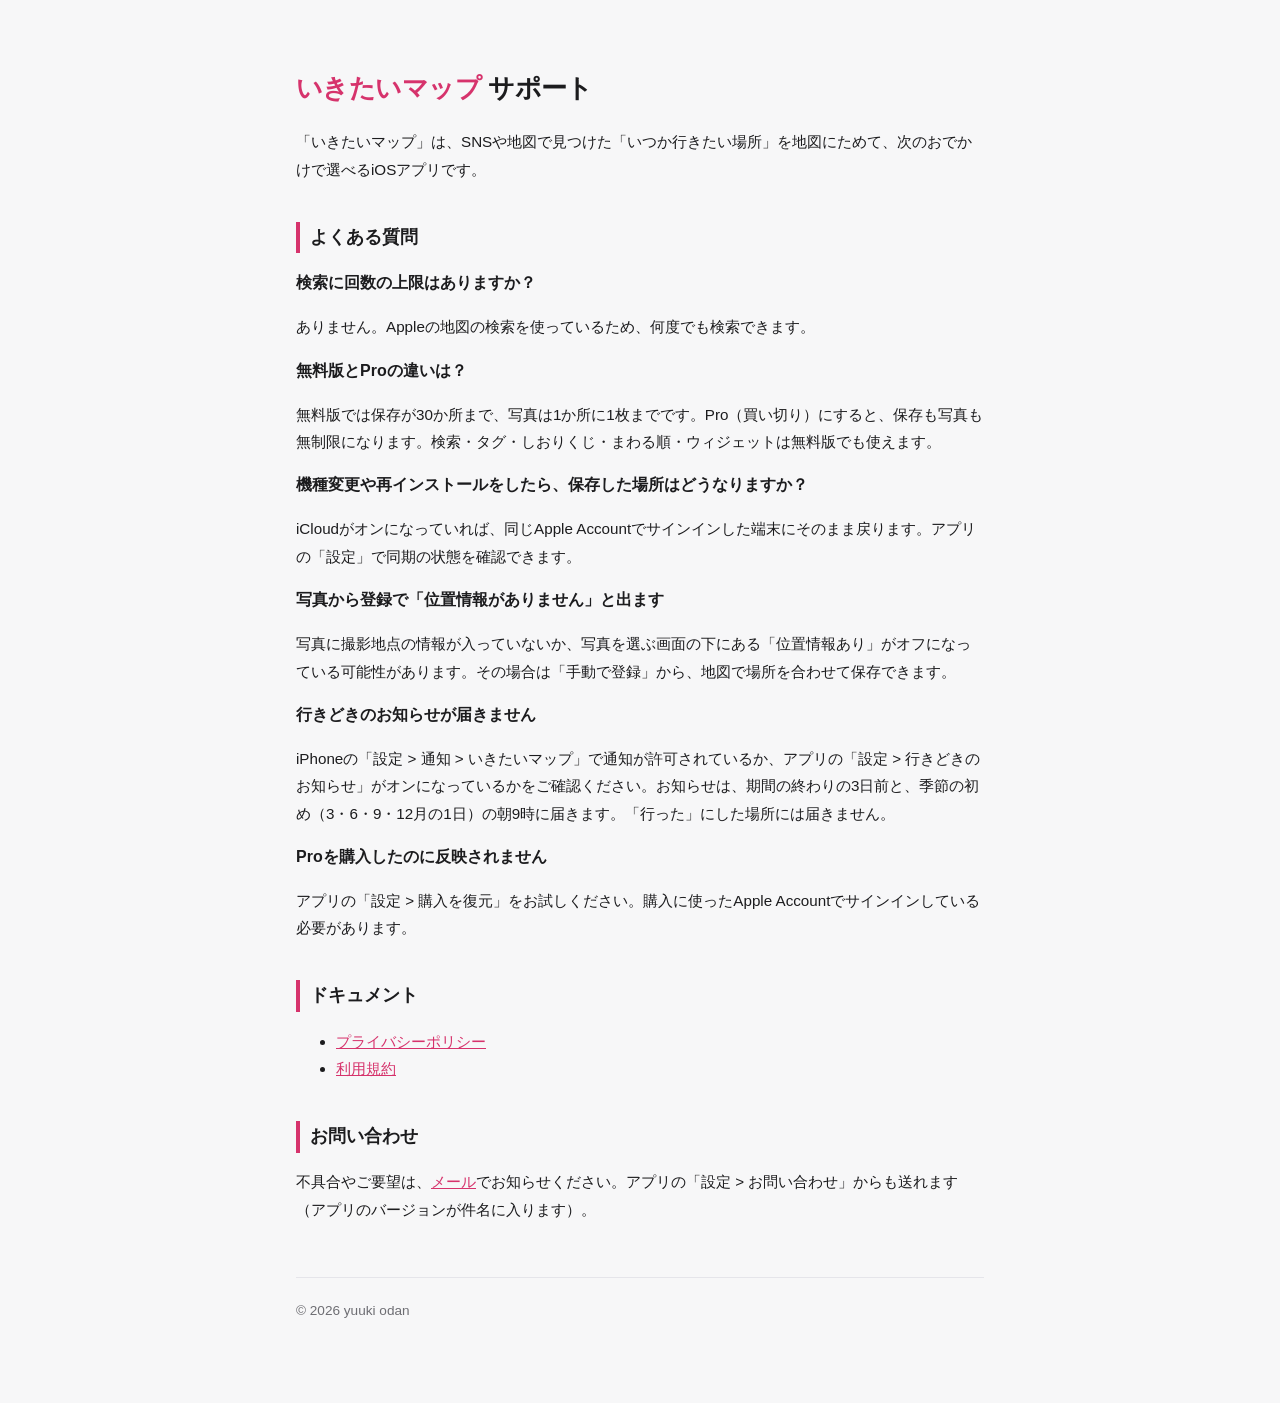
==== index.html @ c99c8024 "行きどきのお知らせ（プライバシーポリシーの通知の節・よくある質問）" ====
<!DOCTYPE html>
<html lang="ja">
<head>
<meta charset="UTF-8">
<meta name="viewport" content="width=device-width, initial-scale=1">
<title>いきたいマップ サポート</title>
<link rel="stylesheet" href="style.css">
</head>
<body>
<main>
<h1><span class="app">いきたいマップ</span> サポート</h1>
<p>「いきたいマップ」は、SNSや地図で見つけた「いつか行きたい場所」を地図にためて、次のおでかけで選べるiOSアプリです。</p>

<h2>よくある質問</h2>
<h3>検索に回数の上限はありますか？</h3>
<p>ありません。Appleの地図の検索を使っているため、何度でも検索できます。</p>
<h3>無料版とProの違いは？</h3>
<p>無料版では保存が30か所まで、写真は1か所に1枚までです。Pro（買い切り）にすると、保存も写真も無制限になります。検索・タグ・しおりくじ・まわる順・ウィジェットは無料版でも使えます。</p>
<h3>機種変更や再インストールをしたら、保存した場所はどうなりますか？</h3>
<p>iCloudがオンになっていれば、同じApple Accountでサインインした端末にそのまま戻ります。アプリの「設定」で同期の状態を確認できます。</p>
<h3>写真から登録で「位置情報がありません」と出ます</h3>
<p>写真に撮影地点の情報が入っていないか、写真を選ぶ画面の下にある「位置情報あり」がオフになっている可能性があります。その場合は「手動で登録」から、地図で場所を合わせて保存できます。</p>
<h3>行きどきのお知らせが届きません</h3>
<p>iPhoneの「設定 &gt; 通知 &gt; いきたいマップ」で通知が許可されているか、アプリの「設定 &gt; 行きどきのお知らせ」がオンになっているかをご確認ください。お知らせは、期間の終わりの3日前と、季節の初め（3・6・9・12月の1日）の朝9時に届きます。「行った」にした場所には届きません。</p>
<h3>Proを購入したのに反映されません</h3>
<p>アプリの「設定 &gt; 購入を復元」をお試しください。購入に使ったApple Accountでサインインしている必要があります。</p>

<h2>ドキュメント</h2>
<ul>
<li><a href="privacy.html">プライバシーポリシー</a></li>
<li><a href="terms.html">利用規約</a></li>
</ul>

<h2>お問い合わせ</h2>
<p>不具合やご要望は、<a href="mailto:web-studio@ymail.ne.jp?subject=%E3%81%84%E3%81%8D%E3%81%9F%E3%81%84%E3%83%9E%E3%83%83%E3%83%97%20%E3%81%8A%E5%95%8F%E3%81%84%E5%90%88%E3%82%8F%E3%81%9B">メール</a>でお知らせください。アプリの「設定 &gt; お問い合わせ」からも送れます（アプリのバージョンが件名に入ります）。</p>
<footer>© 2026 yuuki odan</footer>
</main>
</body>
</html>
---- style.css ----
:root { --brand: #D6336C; --ink: #1C1C1E; --secondary: #6e6e73; --bg: #f7f7f8; --line: #e5e5ea; }
@media (prefers-color-scheme: dark) {
  :root { --brand: #FF6B9A; --ink: #F2F2F7; --secondary: #a1a1a6; --bg: #1c1c1e; --line: #3a3a3c; }
}
* { box-sizing: border-box; }
body { margin: 0; font-family: -apple-system, BlinkMacSystemFont, "Hiragino Sans", "Noto Sans JP", sans-serif; color: var(--ink); background: var(--bg); line-height: 1.8; }
main { max-width: 720px; margin: 0 auto; padding: 48px 16px 80px; }
h1 { font-size: 1.6rem; letter-spacing: -0.02em; }
h1 .app { color: var(--brand); }
h2 { font-size: 1.1rem; margin-top: 2.2em; border-left: 4px solid var(--brand); padding-left: 10px; }
h3 { font-size: 1rem; margin-bottom: 0.2em; }
p, li { font-size: 0.95rem; }
.meta { color: var(--secondary); font-size: 0.85rem; }
a { color: var(--brand); }
footer { margin-top: 4em; padding-top: 1.5em; border-top: 1px solid var(--line); color: var(--secondary); font-size: 0.85rem; }
nav { margin-bottom: 2em; font-size: 0.9rem; }
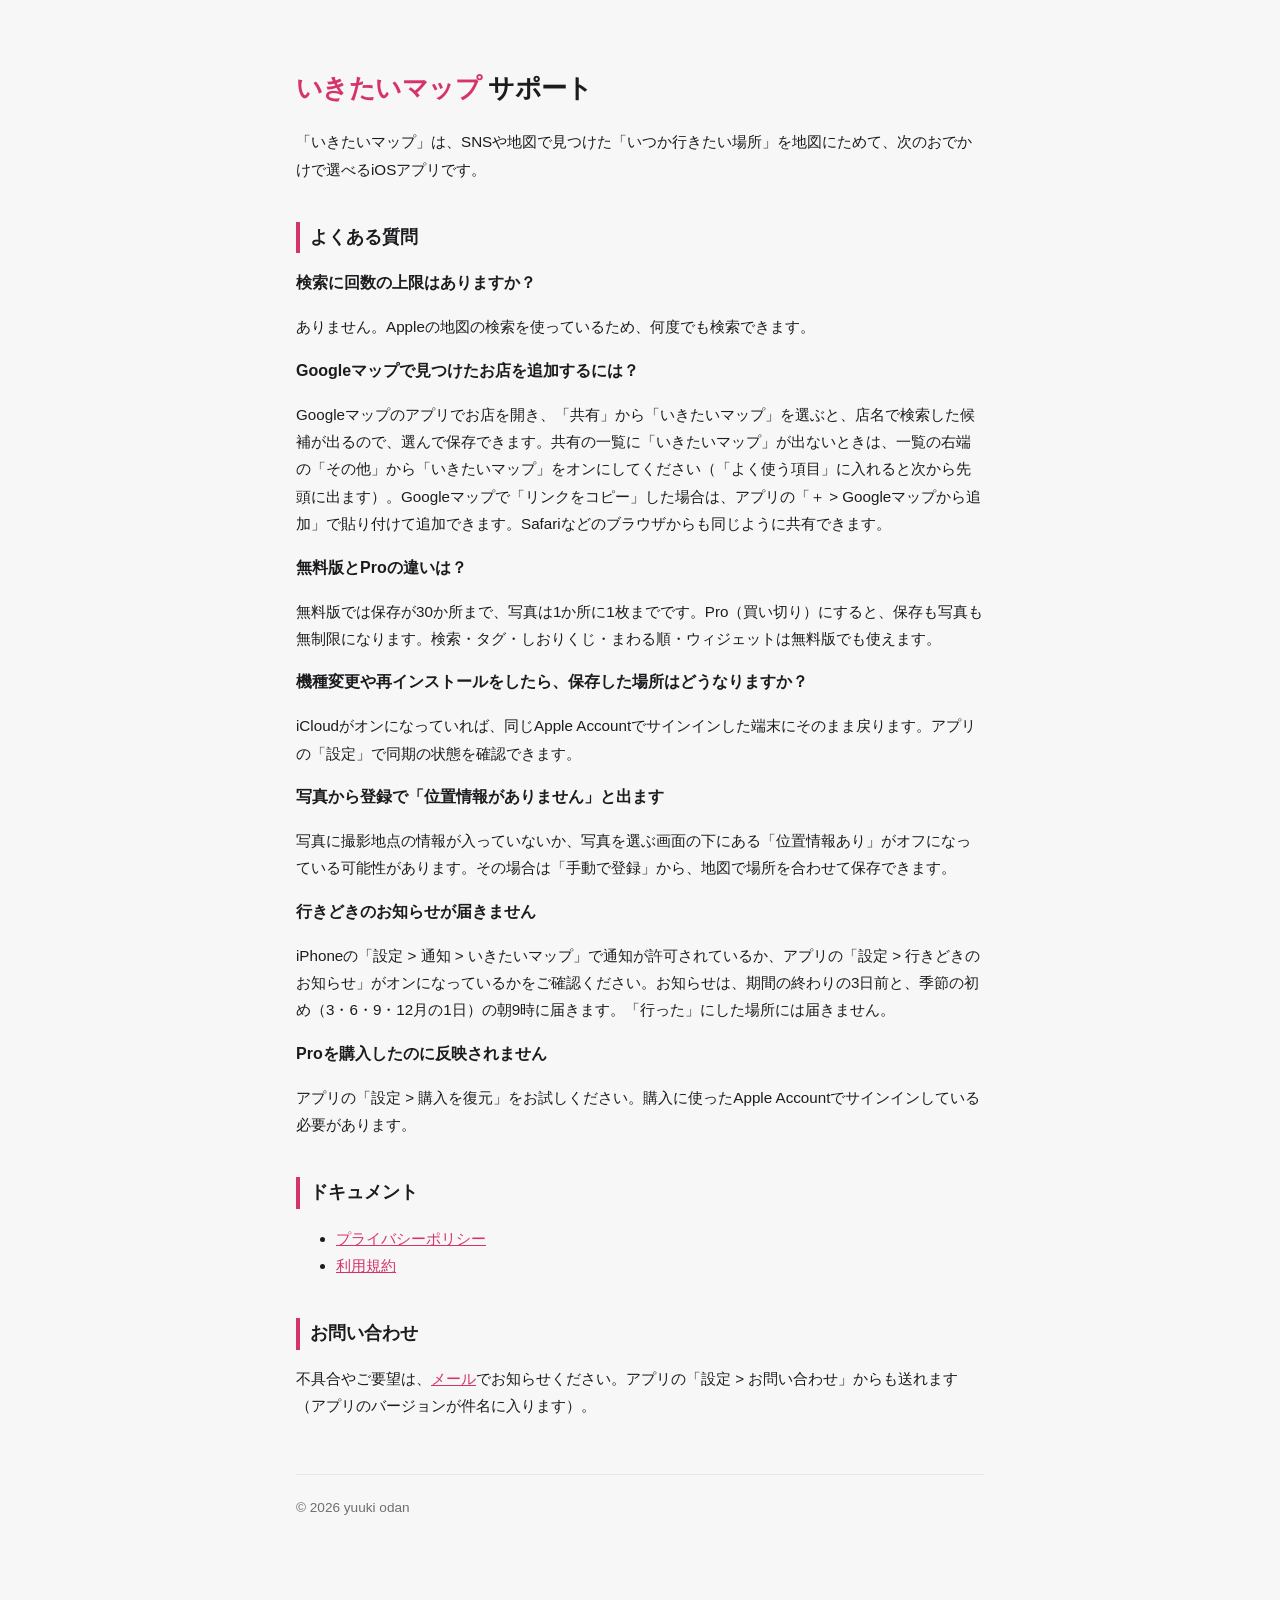
==== commit bfaecd20: "よくある質問: Googleマップで見つけたお店を追加するには" ====
--- a/index.html
+++ b/index.html
@@ -14,6 +14,8 @@
 <h2>よくある質問</h2>
 <h3>検索に回数の上限はありますか？</h3>
 <p>ありません。Appleの地図の検索を使っているため、何度でも検索できます。</p>
+<h3>Googleマップで見つけたお店を追加するには？</h3>
+<p>Googleマップのアプリでお店を開き、「共有」から「いきたいマップ」を選ぶと、店名で検索した候補が出るので、選んで保存できます。共有の一覧に「いきたいマップ」が出ないときは、一覧の右端の「その他」から「いきたいマップ」をオンにしてください（「よく使う項目」に入れると次から先頭に出ます）。Googleマップで「リンクをコピー」した場合は、アプリの「＋ &gt; Googleマップから追加」で貼り付けて追加できます。Safariなどのブラウザからも同じように共有できます。</p>
 <h3>無料版とProの違いは？</h3>
 <p>無料版では保存が30か所まで、写真は1か所に1枚までです。Pro（買い切り）にすると、保存も写真も無制限になります。検索・タグ・しおりくじ・まわる順・ウィジェットは無料版でも使えます。</p>
 <h3>機種変更や再インストールをしたら、保存した場所はどうなりますか？</h3>
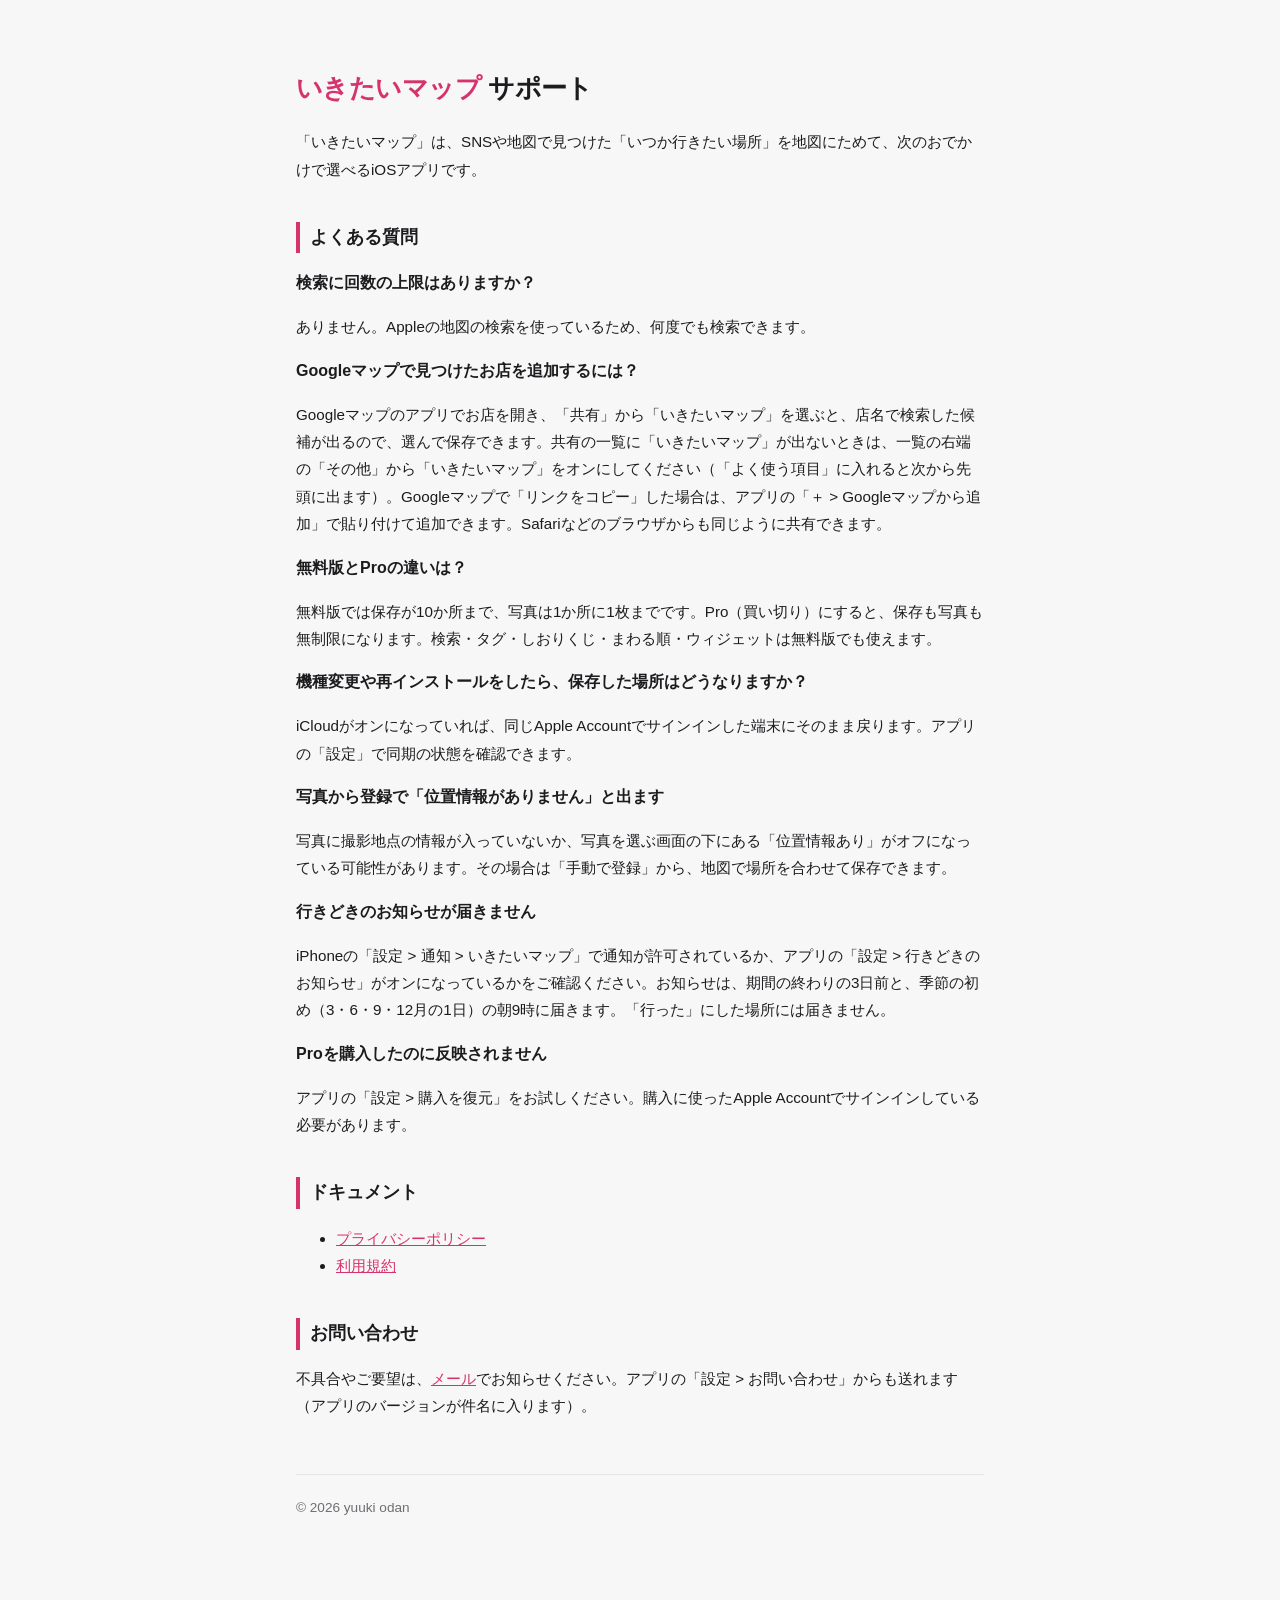
==== commit c2d61579: "無料版の保存を10か所までに" ====
--- a/index.html
+++ b/index.html
@@ -17,7 +17,7 @@
 <h3>Googleマップで見つけたお店を追加するには？</h3>
 <p>Googleマップのアプリでお店を開き、「共有」から「いきたいマップ」を選ぶと、店名で検索した候補が出るので、選んで保存できます。共有の一覧に「いきたいマップ」が出ないときは、一覧の右端の「その他」から「いきたいマップ」をオンにしてください（「よく使う項目」に入れると次から先頭に出ます）。Googleマップで「リンクをコピー」した場合は、アプリの「＋ &gt; Googleマップから追加」で貼り付けて追加できます。Safariなどのブラウザからも同じように共有できます。</p>
 <h3>無料版とProの違いは？</h3>
-<p>無料版では保存が30か所まで、写真は1か所に1枚までです。Pro（買い切り）にすると、保存も写真も無制限になります。検索・タグ・しおりくじ・まわる順・ウィジェットは無料版でも使えます。</p>
+<p>無料版では保存が10か所まで、写真は1か所に1枚までです。Pro（買い切り）にすると、保存も写真も無制限になります。検索・タグ・しおりくじ・まわる順・ウィジェットは無料版でも使えます。</p>
 <h3>機種変更や再インストールをしたら、保存した場所はどうなりますか？</h3>
 <p>iCloudがオンになっていれば、同じApple Accountでサインインした端末にそのまま戻ります。アプリの「設定」で同期の状態を確認できます。</p>
 <h3>写真から登録で「位置情報がありません」と出ます</h3>
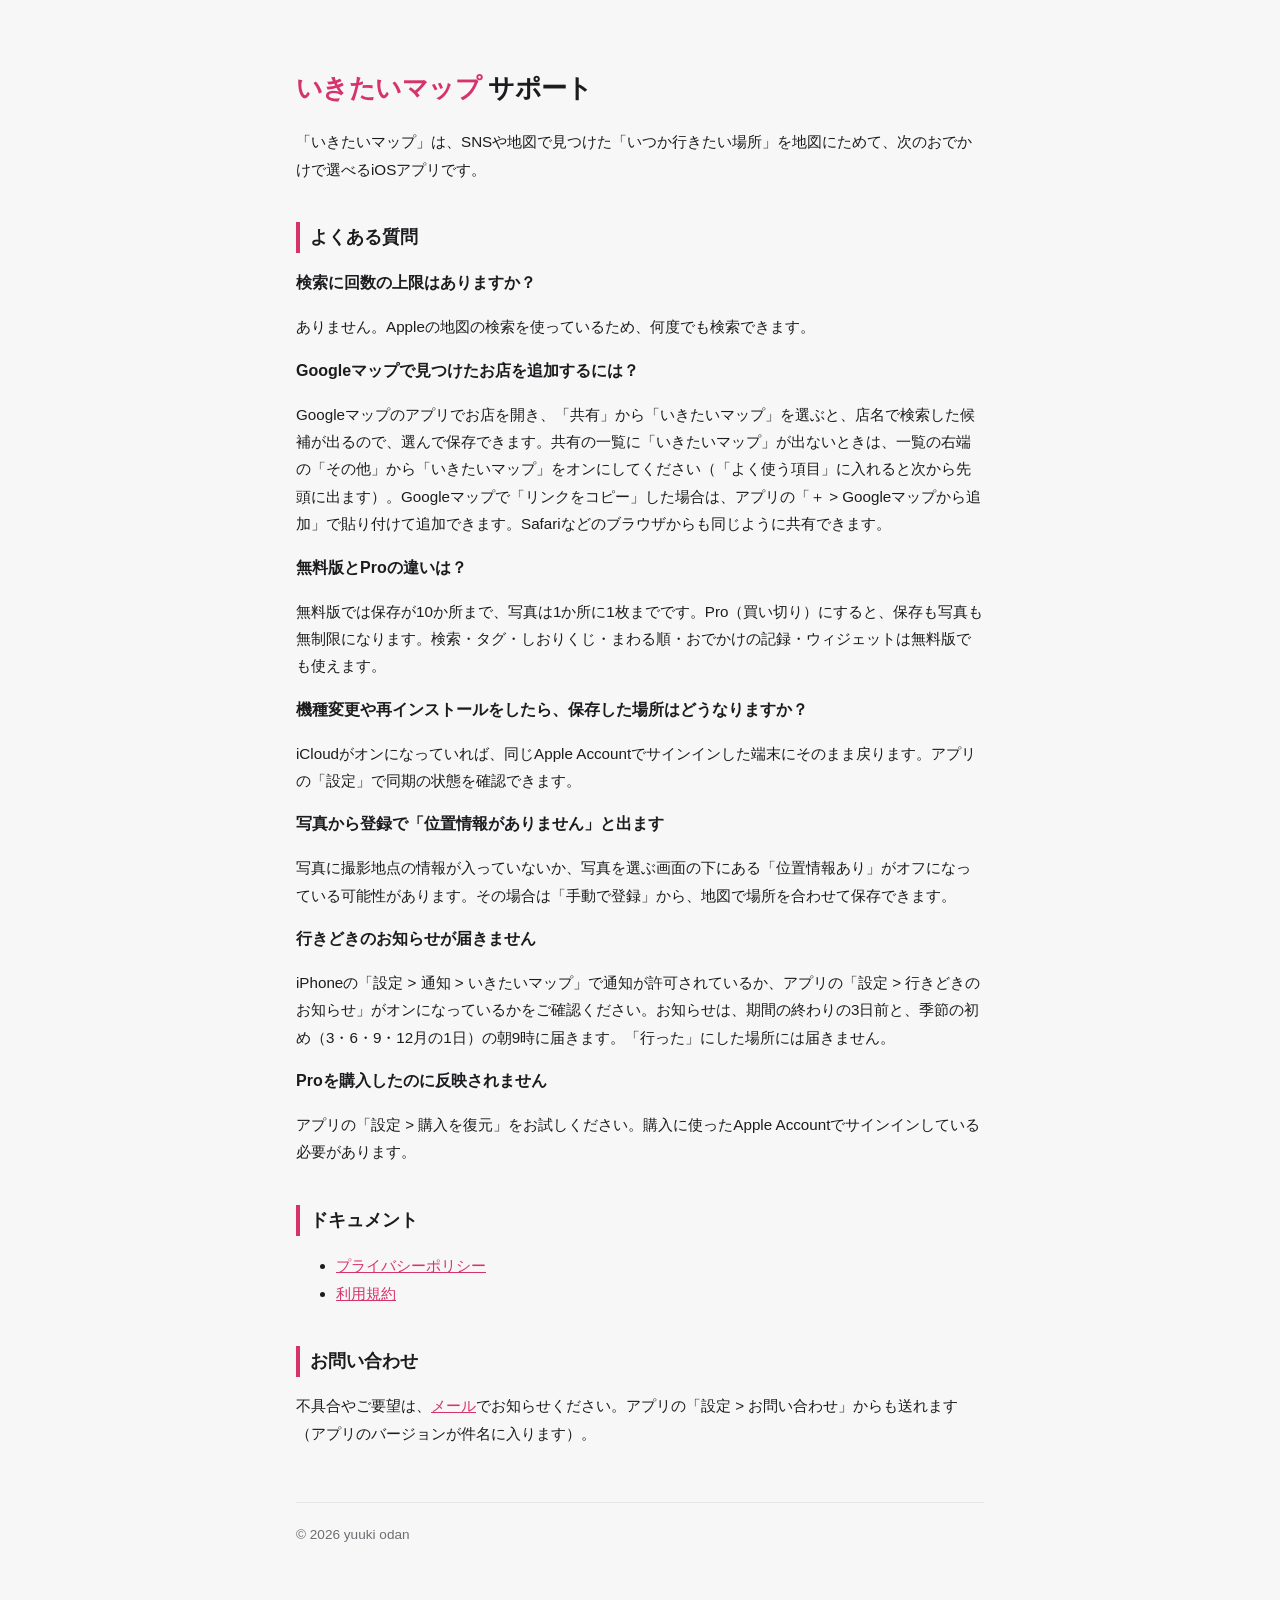
==== commit 8072a744: "おでかけの記録（行った日時・ひとこと）を追記 Co-Authored-By: Claude Opus 5.5 (1M context) <noreply@anthropic.com>" ====
--- a/index.html
+++ b/index.html
@@ -17,7 +17,7 @@
 <h3>Googleマップで見つけたお店を追加するには？</h3>
 <p>Googleマップのアプリでお店を開き、「共有」から「いきたいマップ」を選ぶと、店名で検索した候補が出るので、選んで保存できます。共有の一覧に「いきたいマップ」が出ないときは、一覧の右端の「その他」から「いきたいマップ」をオンにしてください（「よく使う項目」に入れると次から先頭に出ます）。Googleマップで「リンクをコピー」した場合は、アプリの「＋ &gt; Googleマップから追加」で貼り付けて追加できます。Safariなどのブラウザからも同じように共有できます。</p>
 <h3>無料版とProの違いは？</h3>
-<p>無料版では保存が10か所まで、写真は1か所に1枚までです。Pro（買い切り）にすると、保存も写真も無制限になります。検索・タグ・しおりくじ・まわる順・ウィジェットは無料版でも使えます。</p>
+<p>無料版では保存が10か所まで、写真は1か所に1枚までです。Pro（買い切り）にすると、保存も写真も無制限になります。検索・タグ・しおりくじ・まわる順・おでかけの記録・ウィジェットは無料版でも使えます。</p>
 <h3>機種変更や再インストールをしたら、保存した場所はどうなりますか？</h3>
 <p>iCloudがオンになっていれば、同じApple Accountでサインインした端末にそのまま戻ります。アプリの「設定」で同期の状態を確認できます。</p>
 <h3>写真から登録で「位置情報がありません」と出ます</h3>
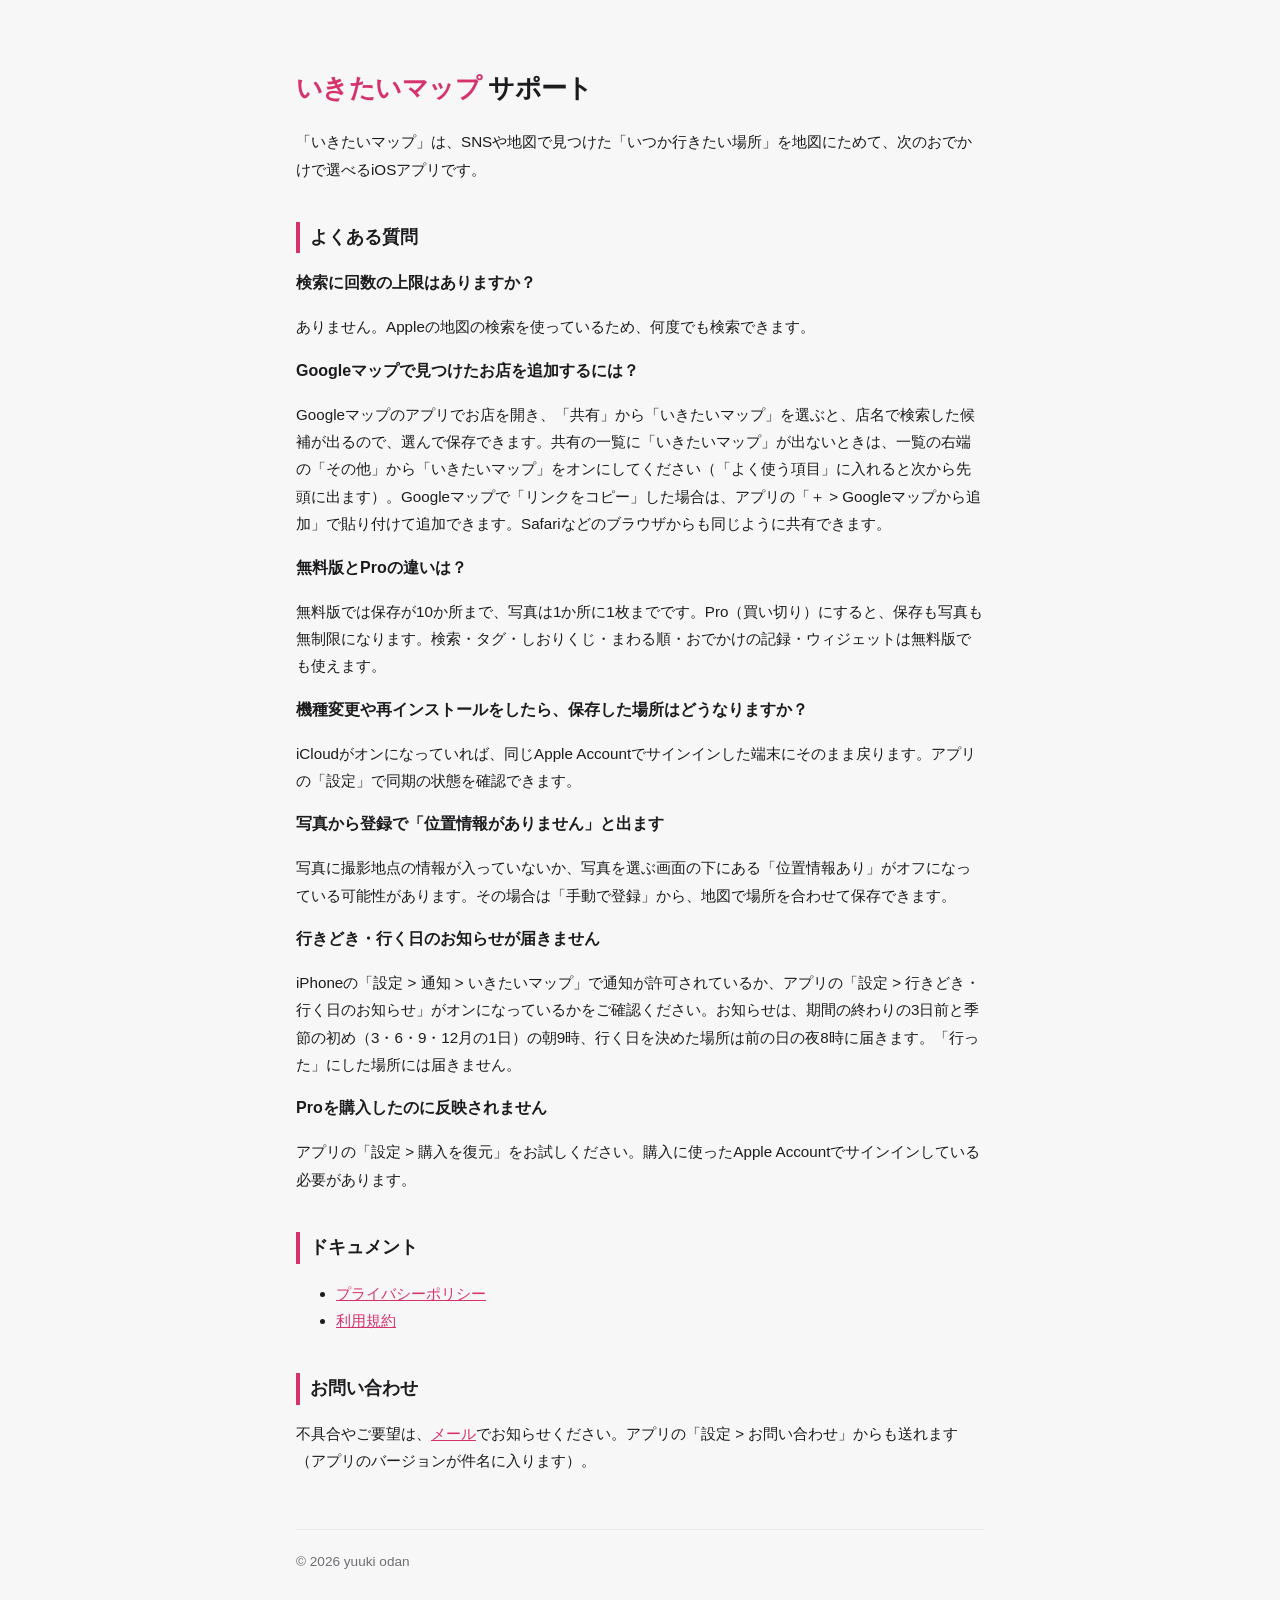
==== commit dc1681ae: "行く日のお知らせ・保存する項目（絵文字・わくわく度・行く日）を追記 Co-Authored-By: Claude Opus 5.5 (1M context) <noreply@anthropic.co" ====
--- a/index.html
+++ b/index.html
@@ -22,8 +22,8 @@
 <p>iCloudがオンになっていれば、同じApple Accountでサインインした端末にそのまま戻ります。アプリの「設定」で同期の状態を確認できます。</p>
 <h3>写真から登録で「位置情報がありません」と出ます</h3>
 <p>写真に撮影地点の情報が入っていないか、写真を選ぶ画面の下にある「位置情報あり」がオフになっている可能性があります。その場合は「手動で登録」から、地図で場所を合わせて保存できます。</p>
-<h3>行きどきのお知らせが届きません</h3>
-<p>iPhoneの「設定 &gt; 通知 &gt; いきたいマップ」で通知が許可されているか、アプリの「設定 &gt; 行きどきのお知らせ」がオンになっているかをご確認ください。お知らせは、期間の終わりの3日前と、季節の初め（3・6・9・12月の1日）の朝9時に届きます。「行った」にした場所には届きません。</p>
+<h3>行きどき・行く日のお知らせが届きません</h3>
+<p>iPhoneの「設定 &gt; 通知 &gt; いきたいマップ」で通知が許可されているか、アプリの「設定 &gt; 行きどき・行く日のお知らせ」がオンになっているかをご確認ください。お知らせは、期間の終わりの3日前と季節の初め（3・6・9・12月の1日）の朝9時、行く日を決めた場所は前の日の夜8時に届きます。「行った」にした場所には届きません。</p>
 <h3>Proを購入したのに反映されません</h3>
 <p>アプリの「設定 &gt; 購入を復元」をお試しください。購入に使ったApple Accountでサインインしている必要があります。</p>
 
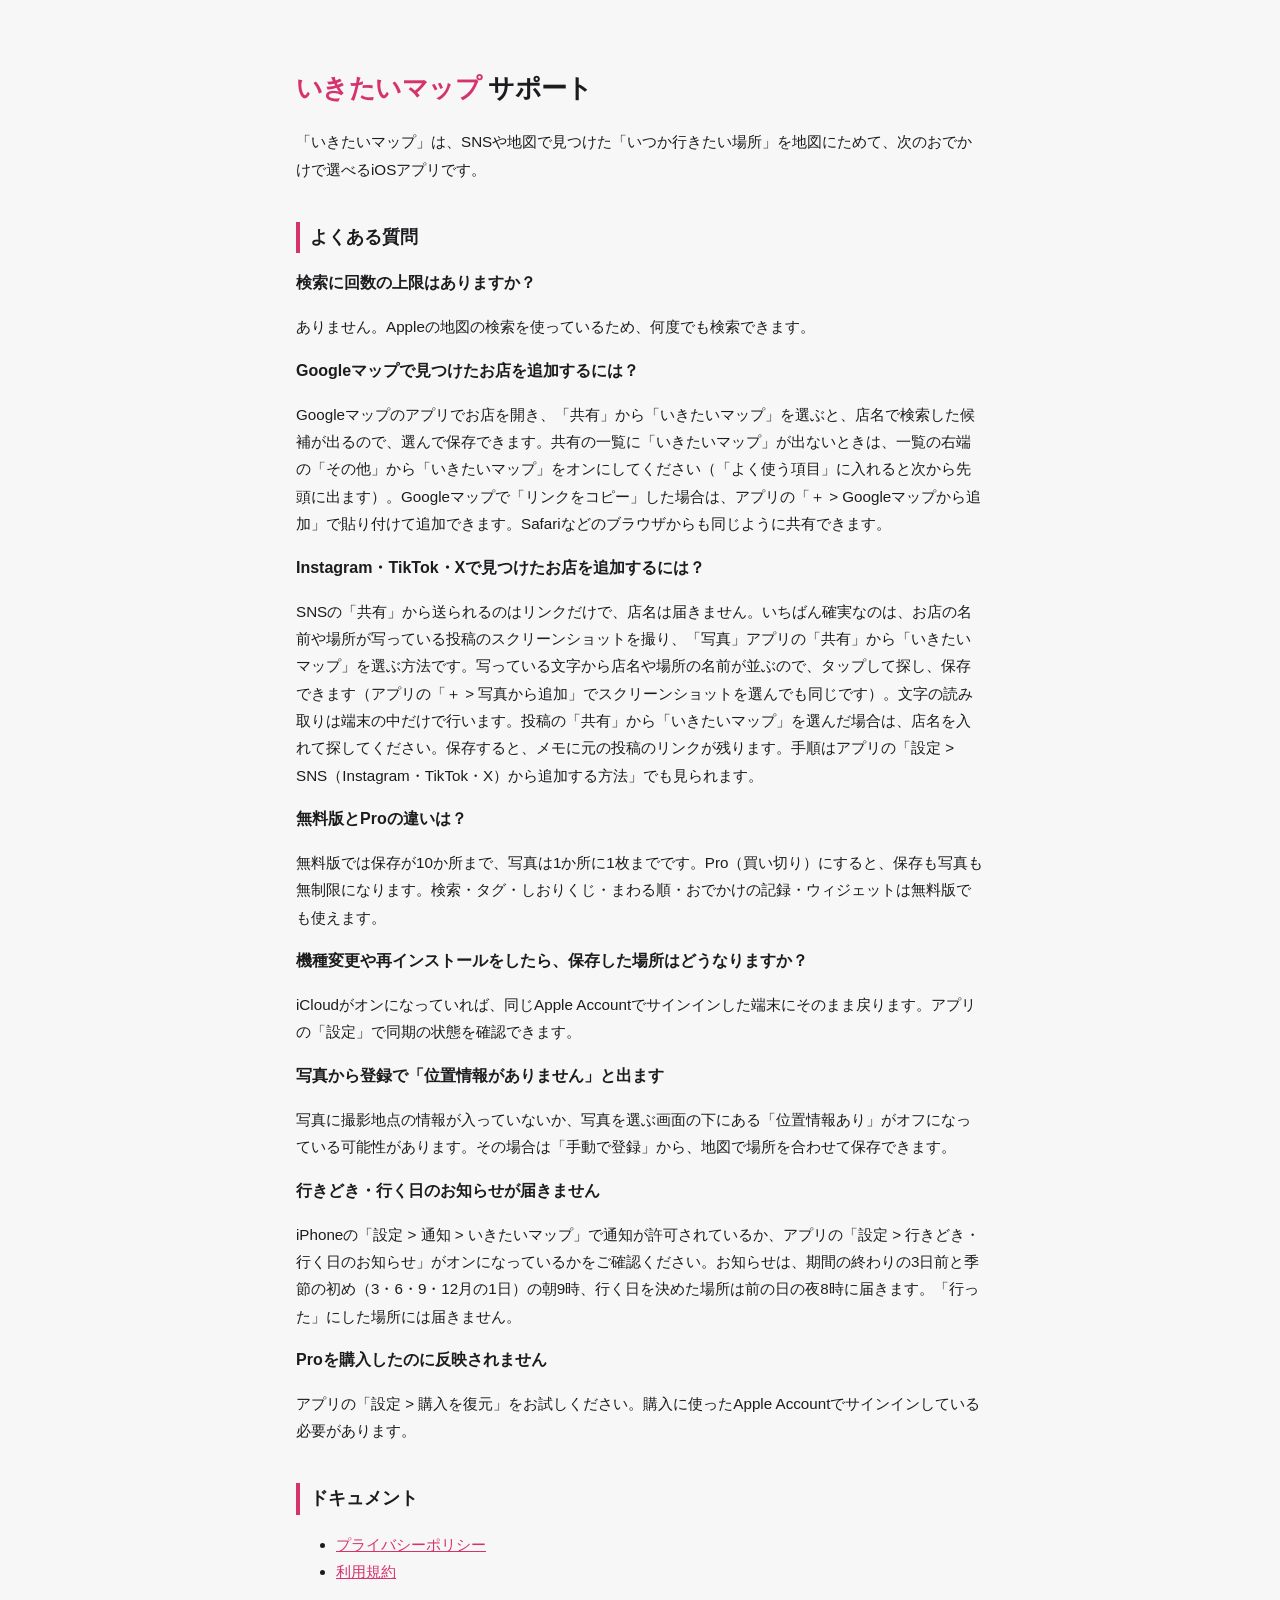
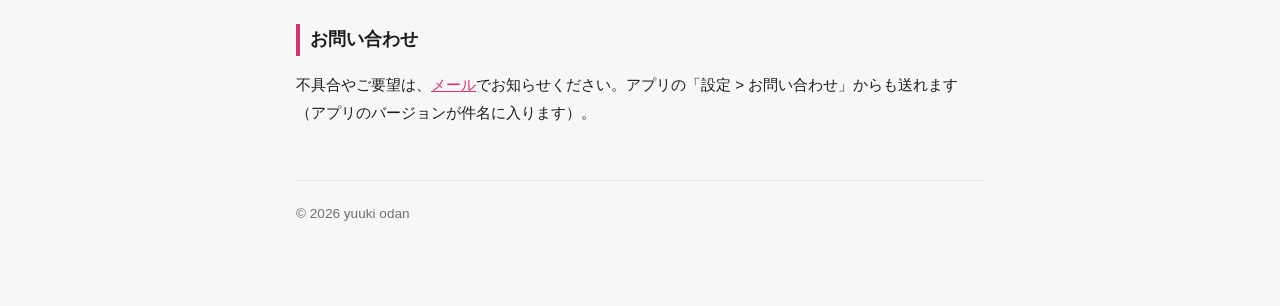
==== commit 04bb5354: "よくある質問に Instagram・TikTok・X から追加する方法を追記 Co-Authored-By: Claude Opus 5.5 (1M context) <noreply@anthrop" ====
--- a/index.html
+++ b/index.html
@@ -16,6 +16,8 @@
 <p>ありません。Appleの地図の検索を使っているため、何度でも検索できます。</p>
 <h3>Googleマップで見つけたお店を追加するには？</h3>
 <p>Googleマップのアプリでお店を開き、「共有」から「いきたいマップ」を選ぶと、店名で検索した候補が出るので、選んで保存できます。共有の一覧に「いきたいマップ」が出ないときは、一覧の右端の「その他」から「いきたいマップ」をオンにしてください（「よく使う項目」に入れると次から先頭に出ます）。Googleマップで「リンクをコピー」した場合は、アプリの「＋ &gt; Googleマップから追加」で貼り付けて追加できます。Safariなどのブラウザからも同じように共有できます。</p>
+<h3>Instagram・TikTok・Xで見つけたお店を追加するには？</h3>
+<p>SNSの「共有」から送られるのはリンクだけで、店名は届きません。いちばん確実なのは、お店の名前や場所が写っている投稿のスクリーンショットを撮り、「写真」アプリの「共有」から「いきたいマップ」を選ぶ方法です。写っている文字から店名や場所の名前が並ぶので、タップして探し、保存できます（アプリの「＋ &gt; 写真から追加」でスクリーンショットを選んでも同じです）。文字の読み取りは端末の中だけで行います。投稿の「共有」から「いきたいマップ」を選んだ場合は、店名を入れて探してください。保存すると、メモに元の投稿のリンクが残ります。手順はアプリの「設定 &gt; SNS（Instagram・TikTok・X）から追加する方法」でも見られます。</p>
 <h3>無料版とProの違いは？</h3>
 <p>無料版では保存が10か所まで、写真は1か所に1枚までです。Pro（買い切り）にすると、保存も写真も無制限になります。検索・タグ・しおりくじ・まわる順・おでかけの記録・ウィジェットは無料版でも使えます。</p>
 <h3>機種変更や再インストールをしたら、保存した場所はどうなりますか？</h3>
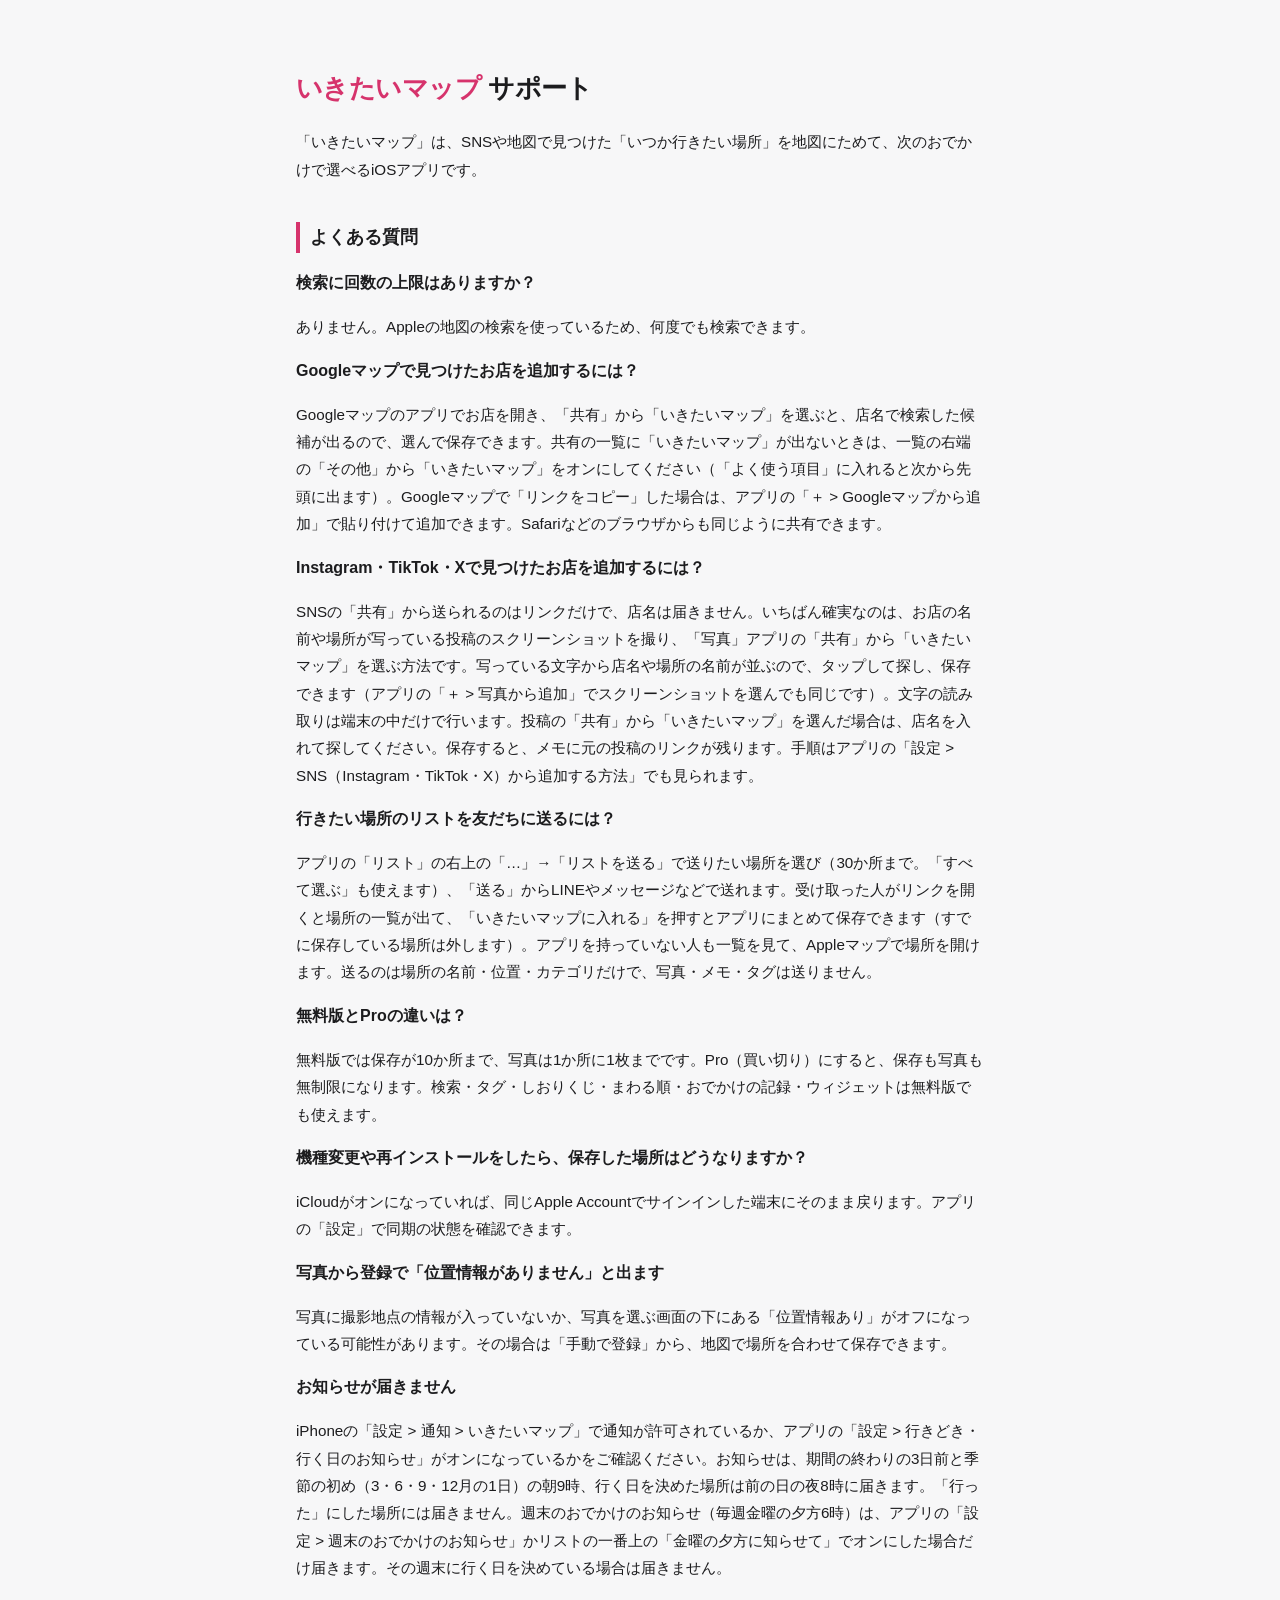
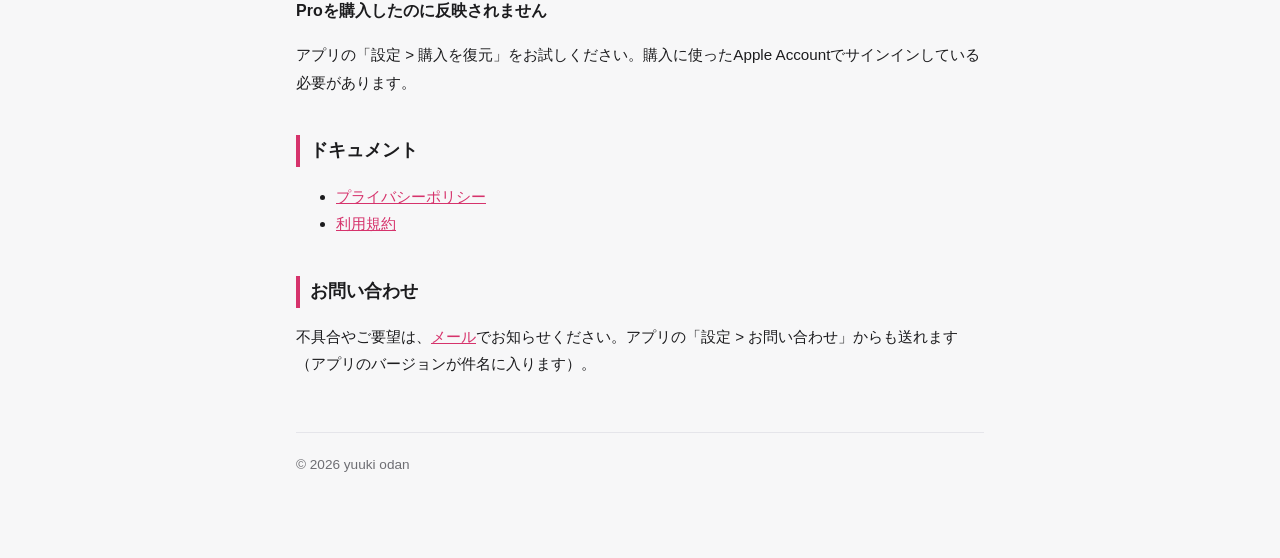
==== commit b5bba4af: "リストを送るの受け取りページを追加、プライバシーポリシー・よくある質問を 1.0.1 に合わせて更新" ====
--- a/index.html
+++ b/index.html
@@ -18,14 +18,16 @@
 <p>Googleマップのアプリでお店を開き、「共有」から「いきたいマップ」を選ぶと、店名で検索した候補が出るので、選んで保存できます。共有の一覧に「いきたいマップ」が出ないときは、一覧の右端の「その他」から「いきたいマップ」をオンにしてください（「よく使う項目」に入れると次から先頭に出ます）。Googleマップで「リンクをコピー」した場合は、アプリの「＋ &gt; Googleマップから追加」で貼り付けて追加できます。Safariなどのブラウザからも同じように共有できます。</p>
 <h3>Instagram・TikTok・Xで見つけたお店を追加するには？</h3>
 <p>SNSの「共有」から送られるのはリンクだけで、店名は届きません。いちばん確実なのは、お店の名前や場所が写っている投稿のスクリーンショットを撮り、「写真」アプリの「共有」から「いきたいマップ」を選ぶ方法です。写っている文字から店名や場所の名前が並ぶので、タップして探し、保存できます（アプリの「＋ &gt; 写真から追加」でスクリーンショットを選んでも同じです）。文字の読み取りは端末の中だけで行います。投稿の「共有」から「いきたいマップ」を選んだ場合は、店名を入れて探してください。保存すると、メモに元の投稿のリンクが残ります。手順はアプリの「設定 &gt; SNS（Instagram・TikTok・X）から追加する方法」でも見られます。</p>
+<h3>行きたい場所のリストを友だちに送るには？</h3>
+<p>アプリの「リスト」の右上の「…」→「リストを送る」で送りたい場所を選び（30か所まで。「すべて選ぶ」も使えます）、「送る」からLINEやメッセージなどで送れます。受け取った人がリンクを開くと場所の一覧が出て、「いきたいマップに入れる」を押すとアプリにまとめて保存できます（すでに保存している場所は外します）。アプリを持っていない人も一覧を見て、Appleマップで場所を開けます。送るのは場所の名前・位置・カテゴリだけで、写真・メモ・タグは送りません。</p>
 <h3>無料版とProの違いは？</h3>
 <p>無料版では保存が10か所まで、写真は1か所に1枚までです。Pro（買い切り）にすると、保存も写真も無制限になります。検索・タグ・しおりくじ・まわる順・おでかけの記録・ウィジェットは無料版でも使えます。</p>
 <h3>機種変更や再インストールをしたら、保存した場所はどうなりますか？</h3>
 <p>iCloudがオンになっていれば、同じApple Accountでサインインした端末にそのまま戻ります。アプリの「設定」で同期の状態を確認できます。</p>
 <h3>写真から登録で「位置情報がありません」と出ます</h3>
 <p>写真に撮影地点の情報が入っていないか、写真を選ぶ画面の下にある「位置情報あり」がオフになっている可能性があります。その場合は「手動で登録」から、地図で場所を合わせて保存できます。</p>
-<h3>行きどき・行く日のお知らせが届きません</h3>
-<p>iPhoneの「設定 &gt; 通知 &gt; いきたいマップ」で通知が許可されているか、アプリの「設定 &gt; 行きどき・行く日のお知らせ」がオンになっているかをご確認ください。お知らせは、期間の終わりの3日前と季節の初め（3・6・9・12月の1日）の朝9時、行く日を決めた場所は前の日の夜8時に届きます。「行った」にした場所には届きません。</p>
+<h3>お知らせが届きません</h3>
+<p>iPhoneの「設定 &gt; 通知 &gt; いきたいマップ」で通知が許可されているか、アプリの「設定 &gt; 行きどき・行く日のお知らせ」がオンになっているかをご確認ください。お知らせは、期間の終わりの3日前と季節の初め（3・6・9・12月の1日）の朝9時、行く日を決めた場所は前の日の夜8時に届きます。「行った」にした場所には届きません。週末のおでかけのお知らせ（毎週金曜の夕方6時）は、アプリの「設定 &gt; 週末のおでかけのお知らせ」かリストの一番上の「金曜の夕方に知らせて」でオンにした場合だけ届きます。その週末に行く日を決めている場合は届きません。</p>
 <h3>Proを購入したのに反映されません</h3>
 <p>アプリの「設定 &gt; 購入を復元」をお試しください。購入に使ったApple Accountでサインインしている必要があります。</p>
 
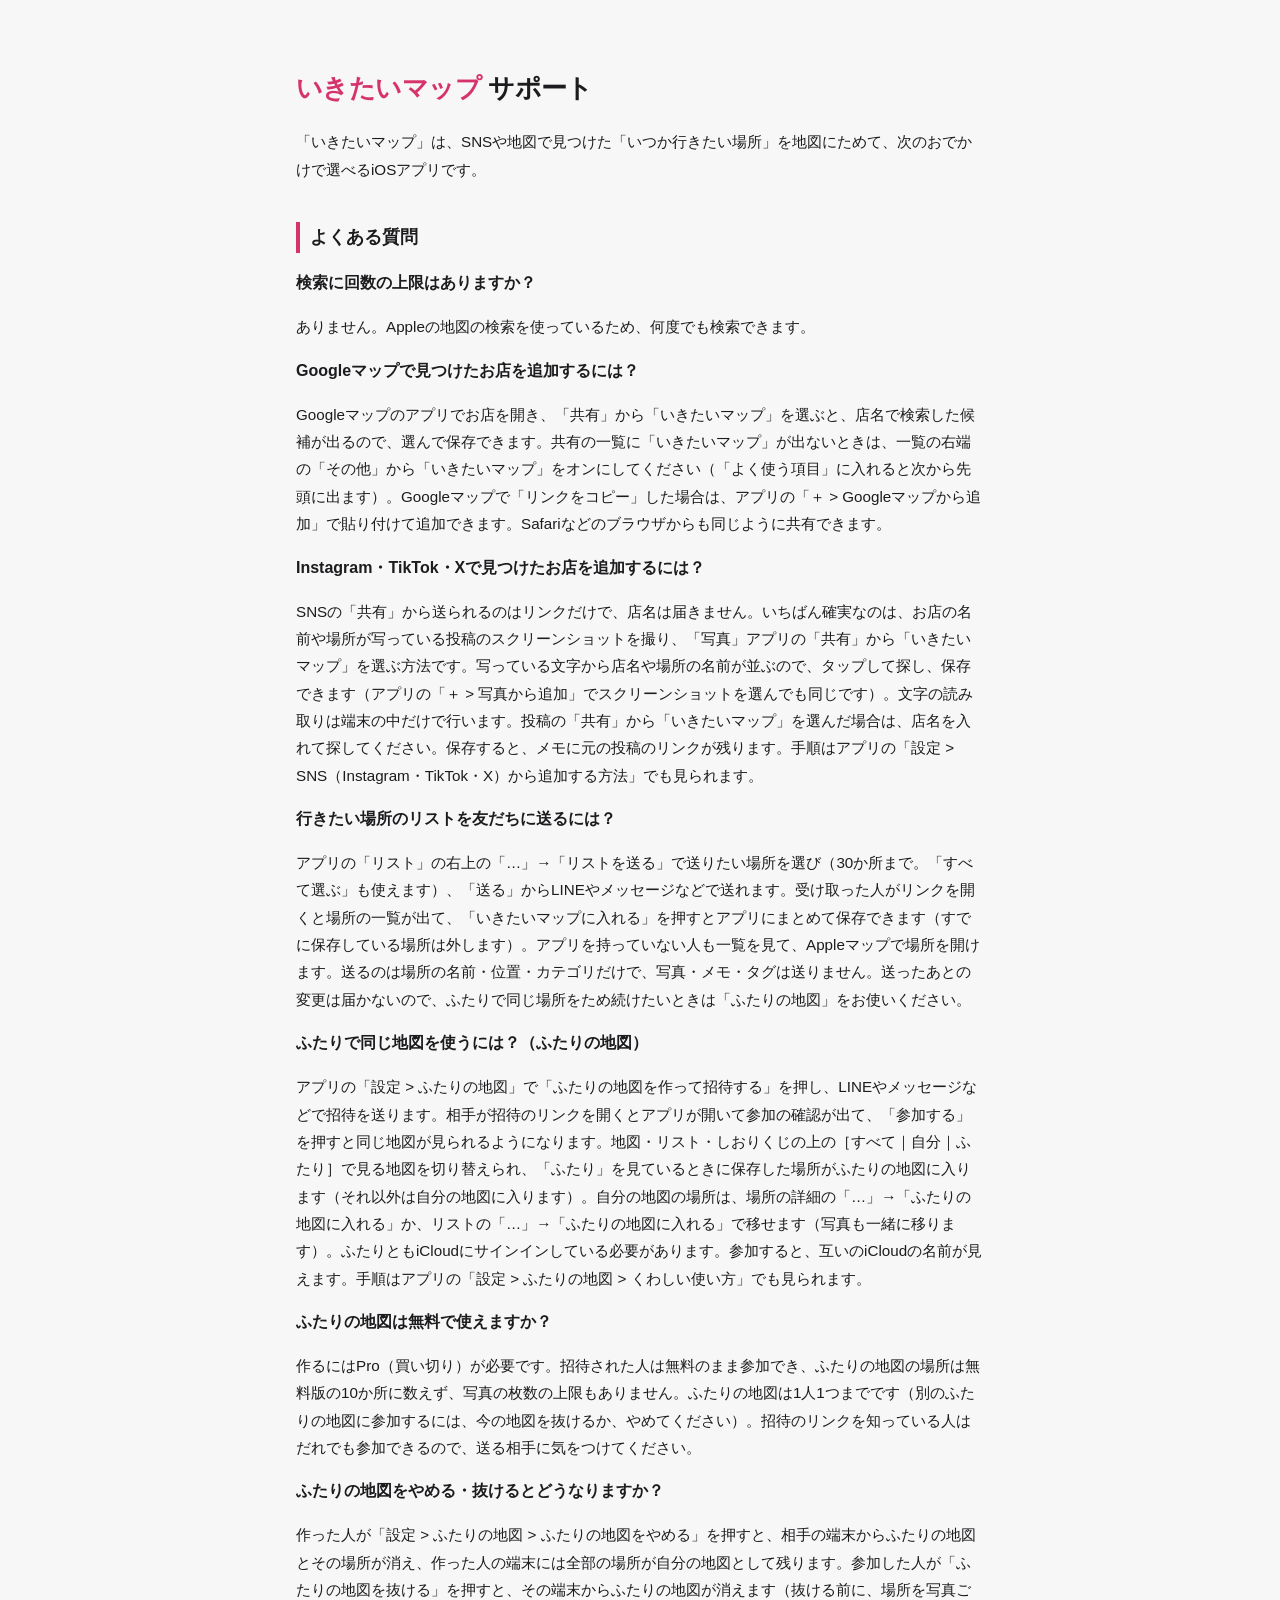
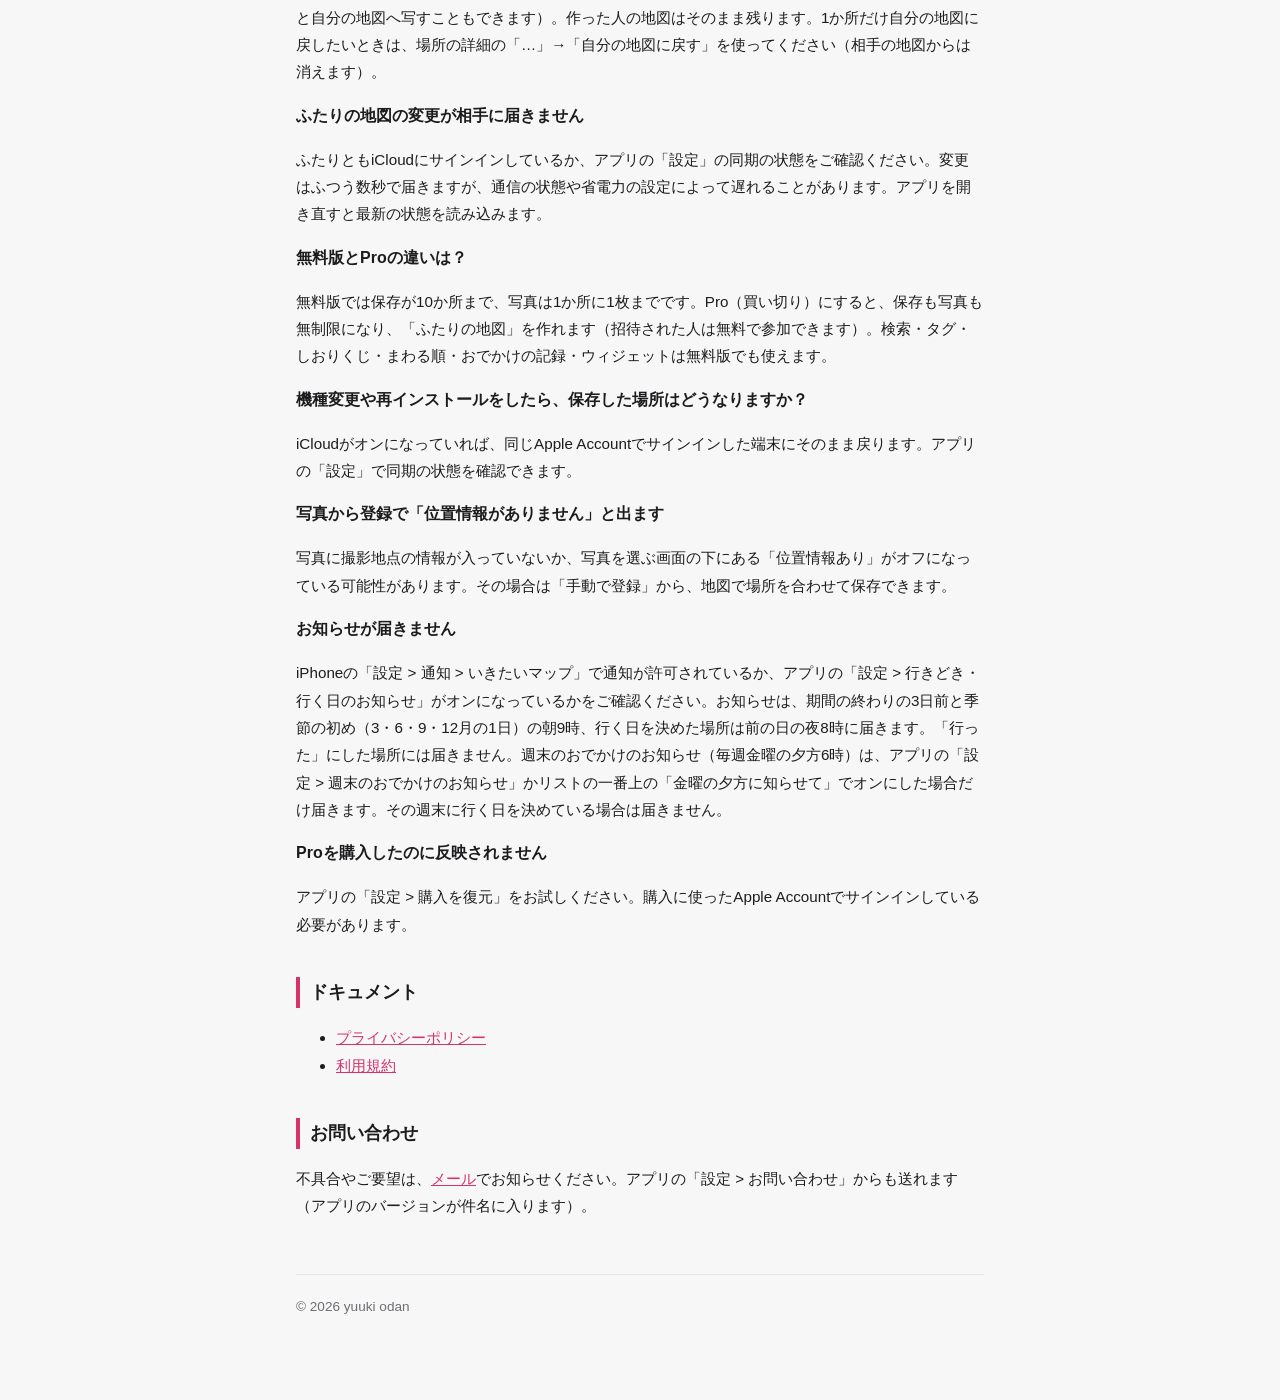
==== commit 600ac888: "「ふたりの地図」（v1.1）の FAQ を追加し、プライバシーポリシーに共有の扱い（計測・保存場所・削除）を追記 Co-Authored-By: Claude Opus 5.5 <noreply@an" ====
--- a/index.html
+++ b/index.html
@@ -19,9 +19,17 @@
 <h3>Instagram・TikTok・Xで見つけたお店を追加するには？</h3>
 <p>SNSの「共有」から送られるのはリンクだけで、店名は届きません。いちばん確実なのは、お店の名前や場所が写っている投稿のスクリーンショットを撮り、「写真」アプリの「共有」から「いきたいマップ」を選ぶ方法です。写っている文字から店名や場所の名前が並ぶので、タップして探し、保存できます（アプリの「＋ &gt; 写真から追加」でスクリーンショットを選んでも同じです）。文字の読み取りは端末の中だけで行います。投稿の「共有」から「いきたいマップ」を選んだ場合は、店名を入れて探してください。保存すると、メモに元の投稿のリンクが残ります。手順はアプリの「設定 &gt; SNS（Instagram・TikTok・X）から追加する方法」でも見られます。</p>
 <h3>行きたい場所のリストを友だちに送るには？</h3>
-<p>アプリの「リスト」の右上の「…」→「リストを送る」で送りたい場所を選び（30か所まで。「すべて選ぶ」も使えます）、「送る」からLINEやメッセージなどで送れます。受け取った人がリンクを開くと場所の一覧が出て、「いきたいマップに入れる」を押すとアプリにまとめて保存できます（すでに保存している場所は外します）。アプリを持っていない人も一覧を見て、Appleマップで場所を開けます。送るのは場所の名前・位置・カテゴリだけで、写真・メモ・タグは送りません。</p>
+<p>アプリの「リスト」の右上の「…」→「リストを送る」で送りたい場所を選び（30か所まで。「すべて選ぶ」も使えます）、「送る」からLINEやメッセージなどで送れます。受け取った人がリンクを開くと場所の一覧が出て、「いきたいマップに入れる」を押すとアプリにまとめて保存できます（すでに保存している場所は外します）。アプリを持っていない人も一覧を見て、Appleマップで場所を開けます。送るのは場所の名前・位置・カテゴリだけで、写真・メモ・タグは送りません。送ったあとの変更は届かないので、ふたりで同じ場所をため続けたいときは「ふたりの地図」をお使いください。</p>
+<h3>ふたりで同じ地図を使うには？（ふたりの地図）</h3>
+<p>アプリの「設定 &gt; ふたりの地図」で「ふたりの地図を作って招待する」を押し、LINEやメッセージなどで招待を送ります。相手が招待のリンクを開くとアプリが開いて参加の確認が出て、「参加する」を押すと同じ地図が見られるようになります。地図・リスト・しおりくじの上の［すべて｜自分｜ふたり］で見る地図を切り替えられ、「ふたり」を見ているときに保存した場所がふたりの地図に入ります（それ以外は自分の地図に入ります）。自分の地図の場所は、場所の詳細の「…」→「ふたりの地図に入れる」か、リストの「…」→「ふたりの地図に入れる」で移せます（写真も一緒に移ります）。ふたりともiCloudにサインインしている必要があります。参加すると、互いのiCloudの名前が見えます。手順はアプリの「設定 &gt; ふたりの地図 &gt; くわしい使い方」でも見られます。</p>
+<h3>ふたりの地図は無料で使えますか？</h3>
+<p>作るにはPro（買い切り）が必要です。招待された人は無料のまま参加でき、ふたりの地図の場所は無料版の10か所に数えず、写真の枚数の上限もありません。ふたりの地図は1人1つまでです（別のふたりの地図に参加するには、今の地図を抜けるか、やめてください）。招待のリンクを知っている人はだれでも参加できるので、送る相手に気をつけてください。</p>
+<h3>ふたりの地図をやめる・抜けるとどうなりますか？</h3>
+<p>作った人が「設定 &gt; ふたりの地図 &gt; ふたりの地図をやめる」を押すと、相手の端末からふたりの地図とその場所が消え、作った人の端末には全部の場所が自分の地図として残ります。参加した人が「ふたりの地図を抜ける」を押すと、その端末からふたりの地図が消えます（抜ける前に、場所を写真ごと自分の地図へ写すこともできます）。作った人の地図はそのまま残ります。1か所だけ自分の地図に戻したいときは、場所の詳細の「…」→「自分の地図に戻す」を使ってください（相手の地図からは消えます）。</p>
+<h3>ふたりの地図の変更が相手に届きません</h3>
+<p>ふたりともiCloudにサインインしているか、アプリの「設定」の同期の状態をご確認ください。変更はふつう数秒で届きますが、通信の状態や省電力の設定によって遅れることがあります。アプリを開き直すと最新の状態を読み込みます。</p>
 <h3>無料版とProの違いは？</h3>
-<p>無料版では保存が10か所まで、写真は1か所に1枚までです。Pro（買い切り）にすると、保存も写真も無制限になります。検索・タグ・しおりくじ・まわる順・おでかけの記録・ウィジェットは無料版でも使えます。</p>
+<p>無料版では保存が10か所まで、写真は1か所に1枚までです。Pro（買い切り）にすると、保存も写真も無制限になり、「ふたりの地図」を作れます（招待された人は無料で参加できます）。検索・タグ・しおりくじ・まわる順・おでかけの記録・ウィジェットは無料版でも使えます。</p>
 <h3>機種変更や再インストールをしたら、保存した場所はどうなりますか？</h3>
 <p>iCloudがオンになっていれば、同じApple Accountでサインインした端末にそのまま戻ります。アプリの「設定」で同期の状態を確認できます。</p>
 <h3>写真から登録で「位置情報がありません」と出ます</h3>
